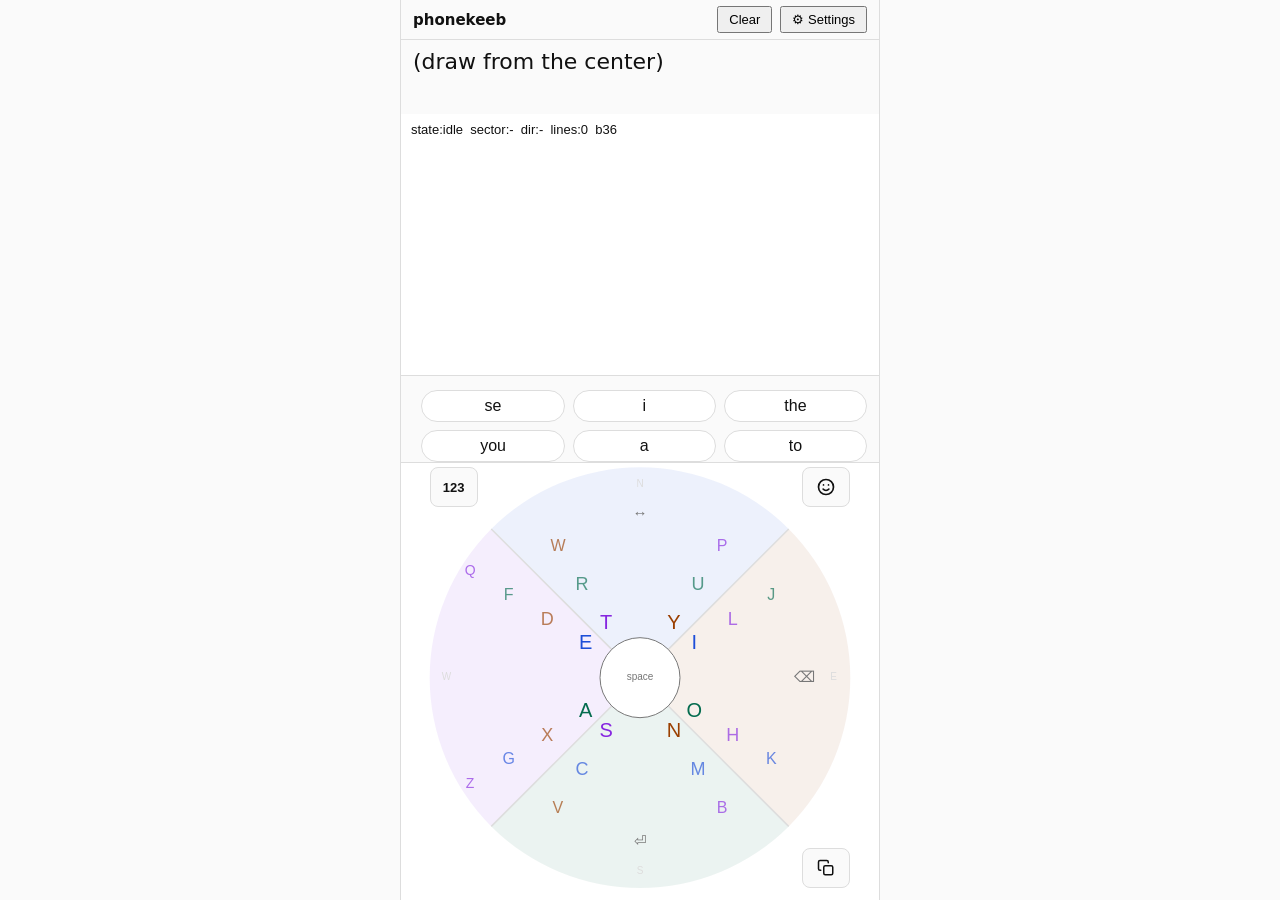
==== index.html @ de702c5c "The cards page keeps the full window width It is a reference sheet, not a phone screen to preview, a" ====
<!doctype html>
<html lang="en">
<head>
<meta charset="utf-8" />
<!-- viewport-fit=cover lets the page reach the screen edges in the
     installed (standalone) app; style.css pads the bottom safe area so
     the wheel clears the iOS home indicator. -->
<meta name="viewport" content="width=device-width, initial-scale=1, maximum-scale=1, user-scalable=no, viewport-fit=cover" />
<title>Gesture Keyboard Prototype</title>
<!-- Installable as a PWA (iOS: share menu, Add to Home Screen).
     sw.js caches one pinned build for offline use; freshness still
     comes from the ?v= pinning below (the worker fetches navigations
     network-first and never mixes two builds). -->
<link rel="manifest" href="manifest.webmanifest?v=36" />
<!-- JS keeps this meta in sync with the active theme's --bg. -->
<meta name="theme-color" content="#fafafa" />
<meta name="apple-mobile-web-app-capable" content="yes" />
<meta name="apple-mobile-web-app-status-bar-style" content="default" />
<meta name="apple-mobile-web-app-title" content="phonekeeb" />
<link rel="apple-touch-icon" href="icons/icon-180.png" />
<!-- Cache safety. GitHub Pages caches assets for 10 minutes and phones
     have no hard refresh, so one page load could mix modules from two
     different pushes; a mixed set draws letters in wrong places. The
     ?v= query and the import map below pin every asset to one build.
     Bump every ?v= in this file, in cards.html, and the BUILD constant
     in sw.js together on each push (grep "?v="). -->
<link rel="stylesheet" href="style.css?v=36" />
</head>
<body>
<header>
  <div class="topbar">
    <h1>phonekeeb</h1>
    <div class="topbar-actions">
      <button id="clearText" type="button">Clear</button>
      <button id="settingsToggle" type="button" aria-expanded="false" aria-controls="settings">&#9881; Settings</button>
    </div>
  </div>
  <!-- Collapsed by default and remembered: on a phone this block costs
       half the touch area, and typing happens far more often than
       configuring. -->
  <div id="settings" hidden>
  <!-- Collapsed by default (no `open` attribute) on purpose: the
       how-to matters in the first sessions only, while the controls
       below are what settings gets opened for. -->
  <details class="hint">
    <summary>How to type</summary>
    <p>Start in the center circle. Keep your finger on screen and sweep
    to one of the segments (up, left, down or right). Still keeping your
    finger down sweep across the lines to neighbouring sector and come
    back to center. The letter's distance from the center tells you how
    many lines to cross. Letters sit on the side where your sweep starts.
    A letter's color names the region your sweep returns from. Space: tap
    the center, or dip out and back without crossing a line. Double-tap
    the center for a period. One extra full loop makes a capital. Tap an
    area: right deletes, bottom is enter. Hold right and drag toward the
    center to delete more; drag back to restore. Hold top and drag
    sideways to move the caret. Drag from the bottom area: right types ?,
    up types ! (the center circle counts as up), left types a comma. The
    three buttons in the wheel's corners do the rest: bottom right
    copies the text, or only the selected part; top right opens the
    emoji picker; top left opens numbers and symbols. A panel stays
    open until you press its button again. Suggestions
    mix English and Czech, follow the sentence's language, and restore
    diacritics and apostrophes (tata &#8594; t&#225;ta, dont &#8594; don't). The keyboard
    learns your words and phrases on this device only; the settings can
    switch that off, forget everything learned, or open "Learned words"
    to read and edit what it picked up.</p>
  </details>
  <div class="controls">
    <label>Layout
      <!-- options are generated from the LAYOUTS registry in layouts.js -->
      <select id="layoutMode"></select>
    </label>
    <label>Theme
      <!-- options are generated from the THEMES registry in themes.js -->
      <select id="theme"></select>
    </label>
    <label>Dead zone
      <input type="range" id="deadZone" min="20" max="80" value="40" />
    </label>
    <label>Sector colors
      <input type="checkbox" id="sectorColors" checked />
    </label>
    <!-- The learned words live only in this browser (localStorage);
         nothing is sent anywhere. -->
    <label>Learn my typing
      <input type="checkbox" id="learnTyping" checked />
    </label>
    <!-- ~1.5 MB of prediction data, lazy-loaded; off saves mobile
         data and falls back to bigrams. -->
    <label>Trigram data
      <input type="checkbox" id="trigrams" checked />
    </label>
    <button id="forgetTyping" type="button">Forget learned words</button>
    <a href="dictionary.html">Learned words</a>
    <!-- Nukes every cache (service worker + HTTP) and reloads. The
         escape hatch for a phone stuck on an old bN. -->
    <button id="forceReload" type="button">Force update</button>
    <a href="game.html">Practice</a>
    <a href="cards.html">Letter cards</a>
  </div>
  </div>
</header>

<!-- Phone-keyboard order: typed text on top, suggestion row under it,
     canvas at the bottom of the screen where a phone keyboard sits. -->
<main>
  <div id="output" aria-live="polite"></div>
  <div id="suggestions"></div>
  <canvas id="stage"></canvas>
  <!-- The two panel toggles, in the wheel's free corner pockets: emoji
       top-right, numbers and symbols top-left. main.js places them (the
       offsets follow the arm length) and moves the pressed one down to
       its panel's bottom bar while that panel is open. Each panel is
       built lazily on its first open and inserted after its button. -->
  <button id="symbolToggle" class="pad-toggle" type="button" aria-label="Numbers and symbols" aria-expanded="false" title="Numbers and symbols">
    <span class="icon" aria-hidden="true">123</span>
    <svg class="back" width="20" height="20" viewBox="0 0 24 24" fill="none" stroke="currentColor" stroke-width="2" stroke-linecap="round" stroke-linejoin="round" aria-hidden="true">
      <circle cx="12" cy="12" r="9" />
      <circle cx="12" cy="12" r="2.5" />
      <path d="M13.8 10.2 18.4 5.6M10.2 10.2 5.6 5.6M10.2 13.8 5.6 18.4M13.8 13.8 18.4 18.4" />
    </svg>
  </button>
  <button id="emojiToggle" class="pad-toggle" type="button" aria-label="Emoji" aria-expanded="false" title="Emoji">
    <svg class="icon" width="20" height="20" viewBox="0 0 24 24" fill="none" stroke="currentColor" stroke-width="2" stroke-linecap="round" stroke-linejoin="round" aria-hidden="true">
      <circle cx="12" cy="12" r="9" />
      <path d="M8.5 14.5a4.5 4.5 0 0 0 7 0" />
      <path d="M9 9.5h.01M15 9.5h.01" />
    </svg>
    <!-- Shown instead of the smiley while the picker is open: the same
         button goes back to the wheel, as on the iPhone keyboard. -->
    <svg class="back" width="20" height="20" viewBox="0 0 24 24" fill="none" stroke="currentColor" stroke-width="2" stroke-linecap="round" stroke-linejoin="round" aria-hidden="true">
      <circle cx="12" cy="12" r="9" />
      <circle cx="12" cy="12" r="2.5" />
      <!-- The four sector boundaries of the wheel, drawn on the
           diagonals like the real ones. -->
      <path d="M13.8 10.2 18.4 5.6M10.2 10.2 5.6 5.6M10.2 13.8 5.6 18.4M13.8 13.8 18.4 18.4" />
    </svg>
  </button>
  <!-- Lives in the bottom-right corner pocket outside the wheel disk;
       position and feedback state are in style.css, wiring in main.js. -->
  <button id="copyText" type="button" aria-label="Copy to clipboard" title="Copy">
    <svg class="icon" width="18" height="18" viewBox="0 0 24 24" fill="none" stroke="currentColor" stroke-width="2" stroke-linecap="round" stroke-linejoin="round" aria-hidden="true">
      <rect x="9" y="9" width="12" height="12" rx="2" />
      <path d="M5 15H4a2 2 0 0 1-2-2V4a2 2 0 0 1 2-2h9a2 2 0 0 1 2 2v1" />
    </svg>
    <span class="check" aria-hidden="true">&#10003;</span>
  </button>
</main>

<script type="importmap">
{
  "imports": {
    "./gesture-decoder.js": "./gesture-decoder.js?v=36",
    "./layout.js": "./layout.js?v=36",
    "./layouts.js": "./layouts.js?v=36",
    "./themes.js": "./themes.js?v=36",
    "./prediction.js": "./prediction.js?v=36",
    "./words-en.js": "./words-en.js?v=36",
    "./words-cs.js": "./words-cs.js?v=36",
    "./bigrams-en.js": "./bigrams-en.js?v=36",
    "./bigrams-cs.js": "./bigrams-cs.js?v=36",
    "./trigrams-en.js": "./trigrams-en.js?v=36",
    "./trigrams-cs.js": "./trigrams-cs.js?v=36",
    "./words-ext-en.js": "./words-ext-en.js?v=36",
    "./words-ext-cs.js": "./words-ext-cs.js?v=36",
    "./emoji-picker.js": "./emoji-picker.js?v=36",
    "./emoji-data.js": "./emoji-data.js?v=36",
    "./symbols-pad.js": "./symbols-pad.js?v=36"
  }
}
</script>
<script type="module" src="main.js?v=36"></script>
</body>
</html>
---- style.css ----
* {
  box-sizing: border-box;
}

:root {
  color-scheme: light dark;
  /* The auto theme. Keep both blocks in sync with the light and dark
     entries in themes.js. Explicit themes override these with inline
     variables set by main.js, which beat the media query below. */
  --bg: #fafafa;
  --panel: #ffffff;
  --fg: #111111;
  --muted: #777777;
  --line: #dddddd;
  --trail: #2563eb;
  --trail-center: #16a34a;
}

@media (prefers-color-scheme: dark) {
  :root {
    --bg: #141414;
    --panel: #1c1c1c;
    --fg: #eeeeee;
    --muted: #999999;
    --line: #3a3a3a;
    --trail: #60a5fa;
    --trail-center: #4ade80;
  }
}

/* The `hidden` attribute is a UA rule of `display: none`, and every
   `display` rule in this file is more specific than it. Elements that
   JS hides that way need this, or they stay on screen: #suggestions,
   #copyText, .pad-panel and .pad-row all set a display. */
[hidden] {
  display: none !important;
}

:root {
  /* Height of the typed-text box. The canvas starts right below it, so
     the emoji button and the emoji picker measure their top edge from
     this number too. Not a theme variable: it survives the inline
     theme variables main.js writes on the same element. */
  --output-h: 74px;
}

body {
  margin: 0;
  font-family: system-ui, sans-serif;
  display: flex;
  flex-direction: column;
  /* dvh tracks the real visible height on mobile Safari; vh is the
     fallback for older browsers and can overflow behind the toolbar */
  height: 100vh;
  height: 100dvh;
  /* Installed (standalone) app with viewport-fit=cover: keep the
     canvas, and so the wheel, above the iOS home indicator. Zero in a
     normal browser tab. */
  padding-bottom: env(safe-area-inset-bottom, 0px);
  /* No pull-to-refresh or rubber-banding mid-gesture in standalone. */
  overscroll-behavior: none;
  background: var(--bg);
  color: var(--fg);
}

/* A desktop window keeps a phone-width column in the middle instead of
   stretching. Every page here is drawn for a phone, and a PC window is
   only used to look at what the phone gets; at full width the wheel, the
   suggestion chips and the corner buttons drift far apart. The body
   background propagates to the whole viewport, so the two lines are what
   makes the column readable as a column.
   game.html and dictionary.html repeat this block in their own <style>;
   keep the 480 in sync. cards.html deliberately has no copy: its card
   grid is a reference sheet that should fill a wide window. Below the
   query the rule does nothing, so a portrait phone is untouched. */
@media (min-width: 520px) {
  body {
    max-width: 480px;
    margin: 0 auto;
    border-left: 1px solid var(--line);
    border-right: 1px solid var(--line);
  }
}

header {
  padding: 6px 12px;
  border-bottom: 1px solid var(--line);
}

.topbar {
  display: flex;
  align-items: center;
  justify-content: space-between;
  gap: 8px;
}

.topbar-actions {
  display: flex;
  gap: 8px;
}

.topbar button {
  font-size: 13px;
  padding: 4px 10px;
}

h1 {
  font-size: 15px;
  margin: 0;
}

#settings {
  padding-top: 6px;
}

.hint {
  font-size: 12px;
  color: var(--muted);
  margin: 0 0 8px;
}

.hint summary {
  cursor: pointer;
}

.hint p {
  margin: 6px 0 0;
}

.controls {
  display: flex;
  flex-wrap: wrap;
  gap: 10px;
  align-items: center;
  font-size: 13px;
}

.controls a {
  color: var(--fg);
}

main {
  flex: 1;
  display: flex;
  flex-direction: column;
  min-height: 0;
  /* Anchor for the absolutely positioned #suggestions overlay. */
  position: relative;
}

#stage {
  flex: 1;
  width: 100%;
  min-height: 0;
  touch-action: none;
  background: var(--panel);
}

#output {
  padding: 8px 12px;
  font-size: 22px;
  line-height: 1.3;
  /* Fixed height: the canvas must not resize mid-gesture, which would
     move the decoder's center under the finger. Two text lines; longer
     text scrolls and main.js keeps the newest line in view. The height
     is a variable because the emoji button and the emoji picker are
     positioned from the canvas top edge, which is this box's bottom
     edge; three copies of 74 would drift apart. */
  height: var(--output-h);
  overflow-y: auto;
  background: var(--bg);
  word-break: break-word;
  /* enter taps insert real newlines; keep them visible */
  white-space: pre-wrap;
}

/* The caret is our own element, not a browser caret: #output is a div,
   and the N-sector hold-glide moves this position. An empty inline-block
   contributes no textContent, so tests keep reading the plain text. */
#output .caret {
  display: inline-block;
  width: 2px;
  height: 1.1em;
  vertical-align: text-bottom;
  background: var(--trail);
  animation: caret-blink 1.1s steps(1) infinite;
}

@keyframes caret-blink {
  50% { opacity: 0; }
}

#suggestions {
  /* An overlay on the canvas, not a flex row: the wheel pins to the
     canvas bottom, and on a tall phone a row in the flex flow sits a
     whole blank band above it, out of thumb reach. resize() in main.js
     parks the strip just above the wheel rim (user request 2026-08-26).
     Out of the flow, the strip also cannot resize the canvas. */
  position: absolute;
  left: 0;
  right: 0;
  z-index: 2;
  /* Presses on the strip's empty parts fall through to the canvas, so
     the overlay does not narrow the gesture area; only chips catch
     taps (pointer-events: auto below). */
  pointer-events: none;
  /* Two rows, no scrolling, no hidden chips (user request 2026-08-26).
     Rank 1 sits bottom-right in thumb reach next to the wheel:
     row-reverse starts each line at the right edge, wrap-reverse puts
     the first line at the bottom, so chips appended in rank order fill
     bottom-right first and likelihood falls toward the top-left.
     88 = two 40px lines + the 8px line gap; resize() in main.js clamps
     with the same number, keep in sync. */
  height: 88px;
  display: flex;
  flex-direction: row-reverse;
  flex-wrap: wrap-reverse;
  align-content: flex-start;
  gap: 8px;
  align-items: center;
  padding: 0 12px;
  border-top: 1px solid var(--line);
  border-bottom: 1px solid var(--line);
  background: var(--bg);
}

#suggestions button {
  font-size: 16px;
  padding: 6px 14px;
  border: 1px solid var(--line);
  border-radius: 16px;
  background: var(--panel);
  color: var(--fg);
  white-space: nowrap;
  /* Fixed thirds, not size-to-content: every chip is a third of the
     strip wide, so six chips always land as two rows of three and
     rank 4 opens the upper row. Size-to-content packed five short
     chips into the bottom row (screenshot-verified 2026-08-27). Long
     words ellipsize inside their third; nothing scrolls or hides. */
  flex: 0 0 calc(33.3% - 8px);
  max-width: calc(33.3% - 8px);
  overflow: hidden;
  text-overflow: ellipsis;
  text-align: center;
  /* The container is pointer-events: none (see #suggestions). */
  pointer-events: auto;
}

/* Copy button, in the corner pocket the wheel leaves free: the wheel
   disk is tangent to the canvas's right and bottom edges, so the
   diagonal corner stays empty. Absolute inside <main>, not fixed to the
   viewport: in the desktop column above, a fixed button would stay at
   the window edge, far away from the page it belongs to. No safe-area
   inset needed either, because <main> already ends above the home
   indicator: the body carries that padding.
   main.js re-points `right` at the wheel's bounding box (12 px on a
   phone, where the wheel hugs the canvas edge). */
#copyText {
  position: absolute;
  right: 12px;
  bottom: 12px;
  z-index: 3;
  width: 48px;
  height: 40px;
  display: flex;
  align-items: center;
  justify-content: center;
  border: 1px solid var(--line);
  border-radius: 8px;
  /* --bg, not --panel: the button floats over the canvas, which is
     already --panel; same fill would leave only the border visible. */
  background: var(--bg);
  color: var(--fg);
}

/* Copied feedback: the icon swaps to a check in the trail accent for
   0.9 s (timer in main.js). */
#copyText .check {
  display: none;
  font-size: 18px;
}

#copyText.copied {
  border-color: var(--trail);
  color: var(--trail);
}

#copyText.copied .icon {
  display: none;
}

#copyText.copied .check {
  display: block;
}

/* The two panel toggles: the emoji button and the number-and-symbol
   button. Each is a copy-button twin parked in one of the wheel's free
   corner pockets, top-right and top-left of the disk's bounding box, so
   its top edge meets that box the way the copy button's bottom edge
   meets the bottom. Position comes from main.js (placeCornerButtons):
   it depends on the arm length, and an open panel moves its button down
   to the panel's bottom bar. */
.pad-toggle {
  position: absolute;
  z-index: 4; /* above the panel: the same button closes it */
  width: 48px;
  height: 40px;
  display: flex;
  align-items: center;
  justify-content: center;
  border: 1px solid var(--line);
  border-radius: 8px;
  /* --bg over the --panel canvas, same reason as the copy button. */
  background: var(--bg);
  color: var(--fg);
  font-size: 13px;
  font-weight: 600;
}

/* The phone value of the right inset, and what both right-hand buttons
   show until the first resize() runs. main.js then owns this side:
   parked, the button follows the wheel's bounding box, which is only the
   canvas edge when the wheel is anchored there. */
#emojiToggle {
  right: 12px;
}

.pad-toggle .back {
  display: none;
}

/* Open: the icon becomes the wheel it takes you back to. */
.pad-toggle[aria-expanded='true'] {
  border-color: var(--trail);
  color: var(--trail);
}

.pad-toggle[aria-expanded='true'] .icon {
  display: none;
}

.pad-toggle[aria-expanded='true'] .back {
  display: block;
}

/* A panel covers the canvas instead of replacing it. Hiding the canvas
   would resize it to zero and drag the decoder's center through a
   resize cycle; an overlay leaves the wheel untouched underneath and
   swallows every pointer event on its own.
   It starts at the canvas top edge, so the canvas (which still draws
   its HUD line) is hidden completely. Only one panel is ever open. */
.pad-panel {
  position: absolute;
  left: 0;
  right: 0;
  bottom: 0;
  top: var(--output-h);
  z-index: 3;
  display: flex;
  flex-direction: column;
  background: var(--panel);
}

.pad-scroll {
  flex: 1;
  min-height: 0;
  overflow-y: auto;
  /* Containing block for the sticky headings, and the box the section
     offsets in emoji-picker.js are measured against. */
  position: relative;
  /* Momentum scrolling inside the panel. The body sets
     overscroll-behavior: none for gestures; this box wants normal
     touch scrolling instead. */
  touch-action: pan-y;
  /* No top padding: a sticky heading pins to the padding edge, so any
     padding here becomes a band that scrolling cells show through
     above the heading. The headings carry their own top space. */
  padding: 0 8px 4px;
}

/* One continuous scroll, so the section name has to travel with its
   cells. Sticky keeps it at the top edge for as long as its section
   lasts, which is also what tells you where the scroll has got to. */
.pad-heading {
  position: sticky;
  top: 0;
  z-index: 1;
  margin: 0;
  padding: 6px 4px 4px;
  font-size: 11px;
  font-weight: 600;
  letter-spacing: 0.06em;
  text-transform: uppercase;
  color: var(--muted);
  background: var(--panel);
}

.pad-row {
  display: grid;
  /* auto-fill, not fixed columns: the same cell size gives 8 columns on
     a phone and more on a desktop window, with no breakpoint. */
  grid-template-columns: repeat(auto-fill, minmax(44px, 1fr));
  gap: 2px;
}

.pad-cell {
  height: 44px; /* full touch target; the glyph alone is not one */
  font-size: 28px;
  line-height: 1;
  border: 0;
  border-radius: 8px;
  background: none;
  color: var(--fg);
  padding: 0;
  cursor: pointer;
}

/* The symbol rows are keys, so they need room to breathe that the
   emoji grid's 2 px does not give. The narrower minimum buys back the
   column that the gaps cost: 8 keys per row on a phone, which is what
   the section sizes are written for, instead of 7 with a ragged tail. */
#symbolPad .pad-row {
  grid-template-columns: repeat(auto-fill, minmax(38px, 1fr));
  gap: 6px;
  padding-bottom: 2px;
}

.pad-cell:active {
  background: var(--line);
}

.emoji-empty {
  /* Spans the whole grid: it is the empty state of the recent section,
     not a cell in it. */
  grid-column: 1 / -1;
  margin: 12px 4px;
  font-size: 13px;
  color: var(--muted);
}

/* The numeric keypad, above the bar. Bordered keys, unlike the
   borderless symbol cells: it is a keypad, and it should look like one.
   Centered by default; a touch screen pushes it under the right thumb,
   the same reason the wheel hugs the right edge there. */
.pad-keys {
  display: grid;
  grid-template-columns: repeat(3, 1fr);
  gap: 6px;
  width: 100%;
  max-width: 320px;
  margin: 0 auto;
  padding: 6px 8px;
}

@media (pointer: coarse) {
  .pad-keys {
    margin-right: 0;
  }
}

/* Each panel's bottom bar: the emoji picker's category tabs, the symbol
   pad's edit keys. The thumb reaches the bottom edge most easily. */
.pad-bar {
  display: flex;
  gap: 4px;
  border-top: 1px solid var(--line);
  /* No safe-area inset here: the panel lives inside <main>, and the
     body's padding-bottom already holds the whole page above the home
     indicator. The copy button needs its own inset only because it is
     position: fixed and escapes that padding.
     The right padding is the toggle button's slot: while the panel is
     open the button parks at the end of this bar, and anything under it
     would be unreachable. */
  padding: 2px 60px 2px 4px;
  background: var(--bg);
}

.pad-key {
  height: 44px;
  font-size: 20px;
  line-height: 1;
  border: 1px solid var(--line);
  border-radius: 8px;
  background: var(--bg);
  color: var(--fg);
  padding: 0;
  cursor: pointer;
}

.pad-bar .pad-key {
  flex: 1;
  height: 40px;
}

.pad-key:active {
  background: var(--line);
}

.emoji-tab {
  flex: 1;
  height: 40px;
  font-size: 19px;
  line-height: 1;
  border: 0;
  border-radius: 8px;
  background: none;
  padding: 0;
  /* The icons are emoji, so a dimmed inactive tab needs opacity; color
     does not reach a color-font glyph. */
  opacity: 0.45;
  cursor: pointer;
}

.emoji-tab.active {
  opacity: 1;
  background: var(--panel);
}
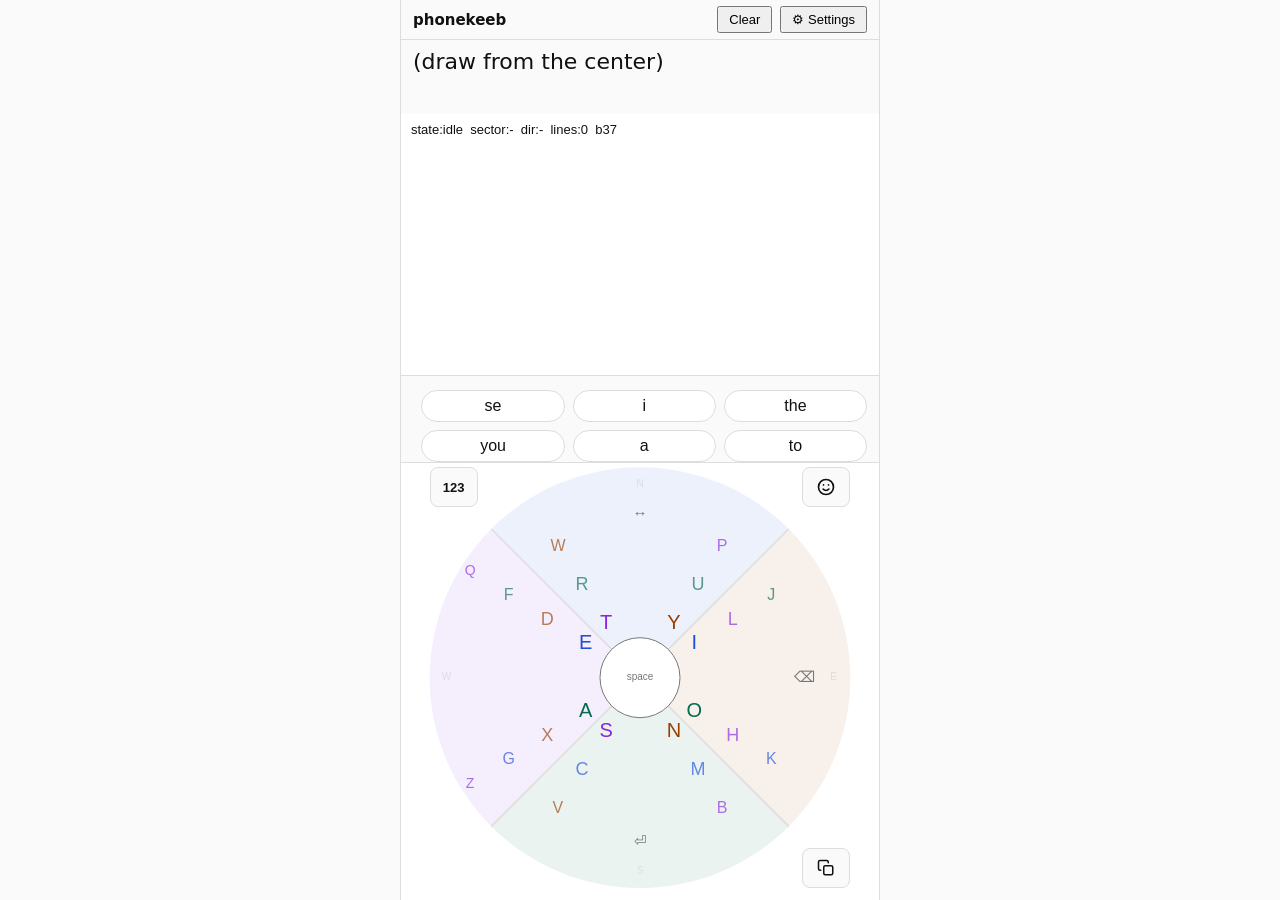
==== commit 0f2b0db4: "Each n-gram context carries its own backoff weight Roadmap direction 1, built to completion-scorer-p" ====
--- a/index.html
+++ b/index.html
@@ -11,7 +11,7 @@
      sw.js caches one pinned build for offline use; freshness still
      comes from the ?v= pinning below (the worker fetches navigations
      network-first and never mixes two builds). -->
-<link rel="manifest" href="manifest.webmanifest?v=36" />
+<link rel="manifest" href="manifest.webmanifest?v=37" />
 <!-- JS keeps this meta in sync with the active theme's --bg. -->
 <meta name="theme-color" content="#fafafa" />
 <meta name="apple-mobile-web-app-capable" content="yes" />
@@ -24,7 +24,7 @@
      ?v= query and the import map below pin every asset to one build.
      Bump every ?v= in this file, in cards.html, and the BUILD constant
      in sw.js together on each push (grep "?v="). -->
-<link rel="stylesheet" href="style.css?v=36" />
+<link rel="stylesheet" href="style.css?v=37" />
 </head>
 <body>
 <header>
@@ -86,7 +86,7 @@
     <label>Learn my typing
       <input type="checkbox" id="learnTyping" checked />
     </label>
-    <!-- ~1.5 MB of prediction data, lazy-loaded; off saves mobile
+    <!-- ~2.4 MB of prediction data, lazy-loaded; off saves mobile
          data and falls back to bigrams. -->
     <label>Trigram data
       <input type="checkbox" id="trigrams" checked />
@@ -151,25 +151,25 @@
 <script type="importmap">
 {
   "imports": {
-    "./gesture-decoder.js": "./gesture-decoder.js?v=36",
-    "./layout.js": "./layout.js?v=36",
-    "./layouts.js": "./layouts.js?v=36",
-    "./themes.js": "./themes.js?v=36",
-    "./prediction.js": "./prediction.js?v=36",
-    "./words-en.js": "./words-en.js?v=36",
-    "./words-cs.js": "./words-cs.js?v=36",
-    "./bigrams-en.js": "./bigrams-en.js?v=36",
-    "./bigrams-cs.js": "./bigrams-cs.js?v=36",
-    "./trigrams-en.js": "./trigrams-en.js?v=36",
-    "./trigrams-cs.js": "./trigrams-cs.js?v=36",
-    "./words-ext-en.js": "./words-ext-en.js?v=36",
-    "./words-ext-cs.js": "./words-ext-cs.js?v=36",
-    "./emoji-picker.js": "./emoji-picker.js?v=36",
-    "./emoji-data.js": "./emoji-data.js?v=36",
-    "./symbols-pad.js": "./symbols-pad.js?v=36"
+    "./gesture-decoder.js": "./gesture-decoder.js?v=37",
+    "./layout.js": "./layout.js?v=37",
+    "./layouts.js": "./layouts.js?v=37",
+    "./themes.js": "./themes.js?v=37",
+    "./prediction.js": "./prediction.js?v=37",
+    "./words-en.js": "./words-en.js?v=37",
+    "./words-cs.js": "./words-cs.js?v=37",
+    "./bigrams-en.js": "./bigrams-en.js?v=37",
+    "./bigrams-cs.js": "./bigrams-cs.js?v=37",
+    "./trigrams-en.js": "./trigrams-en.js?v=37",
+    "./trigrams-cs.js": "./trigrams-cs.js?v=37",
+    "./words-ext-en.js": "./words-ext-en.js?v=37",
+    "./words-ext-cs.js": "./words-ext-cs.js?v=37",
+    "./emoji-picker.js": "./emoji-picker.js?v=37",
+    "./emoji-data.js": "./emoji-data.js?v=37",
+    "./symbols-pad.js": "./symbols-pad.js?v=37"
   }
 }
 </script>
-<script type="module" src="main.js?v=36"></script>
+<script type="module" src="main.js?v=37"></script>
 </body>
 </html>
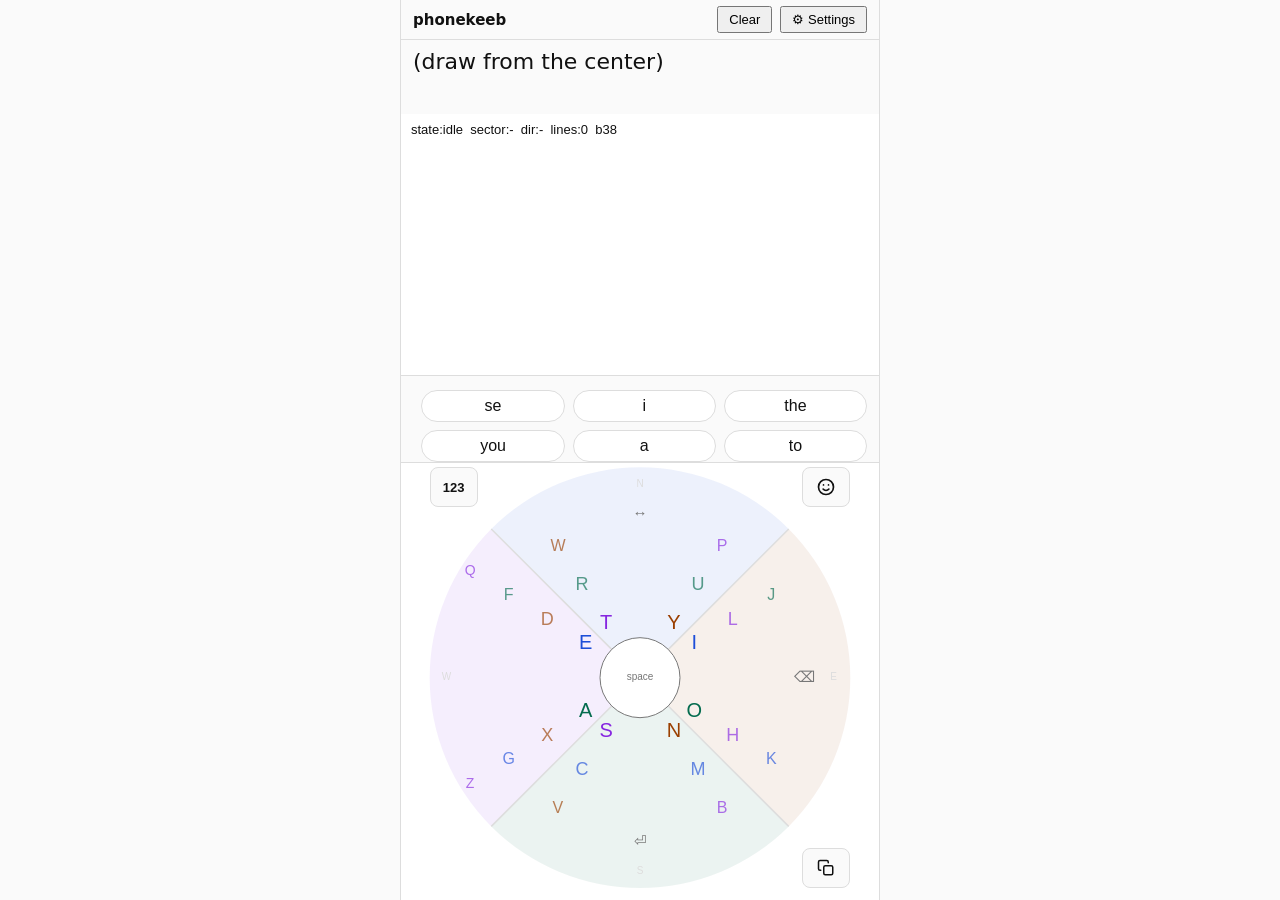
==== commit c8ae6ac7: "The blend picks the words, the corpus ranks them The word lists came from one corpus, so they ranked" ====
--- a/index.html
+++ b/index.html
@@ -11,7 +11,7 @@
      sw.js caches one pinned build for offline use; freshness still
      comes from the ?v= pinning below (the worker fetches navigations
      network-first and never mixes two builds). -->
-<link rel="manifest" href="manifest.webmanifest?v=37" />
+<link rel="manifest" href="manifest.webmanifest?v=38" />
 <!-- JS keeps this meta in sync with the active theme's --bg. -->
 <meta name="theme-color" content="#fafafa" />
 <meta name="apple-mobile-web-app-capable" content="yes" />
@@ -24,7 +24,7 @@
      ?v= query and the import map below pin every asset to one build.
      Bump every ?v= in this file, in cards.html, and the BUILD constant
      in sw.js together on each push (grep "?v="). -->
-<link rel="stylesheet" href="style.css?v=37" />
+<link rel="stylesheet" href="style.css?v=38" />
 </head>
 <body>
 <header>
@@ -86,8 +86,8 @@
     <label>Learn my typing
       <input type="checkbox" id="learnTyping" checked />
     </label>
-    <!-- ~2.4 MB of prediction data, lazy-loaded; off saves mobile
-         data and falls back to bigrams. -->
+    <!-- ~8.7 MB of prediction data, 3.2 MB over the wire, lazy-loaded;
+         off saves mobile data and falls back to bigrams. -->
     <label>Trigram data
       <input type="checkbox" id="trigrams" checked />
     </label>
@@ -98,6 +98,9 @@
     <button id="forceReload" type="button">Force update</button>
     <a href="game.html">Practice</a>
     <a href="cards.html">Letter cards</a>
+    <!-- Measures strip latency on this phone. Lives in the menu because
+         it is a tool, not a feature: it loads every table at once. -->
+    <a href="bench.html">Prediction bench</a>
   </div>
   </div>
 </header>
@@ -151,25 +154,25 @@
 <script type="importmap">
 {
   "imports": {
-    "./gesture-decoder.js": "./gesture-decoder.js?v=37",
-    "./layout.js": "./layout.js?v=37",
-    "./layouts.js": "./layouts.js?v=37",
-    "./themes.js": "./themes.js?v=37",
-    "./prediction.js": "./prediction.js?v=37",
-    "./words-en.js": "./words-en.js?v=37",
-    "./words-cs.js": "./words-cs.js?v=37",
-    "./bigrams-en.js": "./bigrams-en.js?v=37",
-    "./bigrams-cs.js": "./bigrams-cs.js?v=37",
-    "./trigrams-en.js": "./trigrams-en.js?v=37",
-    "./trigrams-cs.js": "./trigrams-cs.js?v=37",
-    "./words-ext-en.js": "./words-ext-en.js?v=37",
-    "./words-ext-cs.js": "./words-ext-cs.js?v=37",
-    "./emoji-picker.js": "./emoji-picker.js?v=37",
-    "./emoji-data.js": "./emoji-data.js?v=37",
-    "./symbols-pad.js": "./symbols-pad.js?v=37"
+    "./gesture-decoder.js": "./gesture-decoder.js?v=38",
+    "./layout.js": "./layout.js?v=38",
+    "./layouts.js": "./layouts.js?v=38",
+    "./themes.js": "./themes.js?v=38",
+    "./prediction.js": "./prediction.js?v=38",
+    "./words-en.js": "./words-en.js?v=38",
+    "./words-cs.js": "./words-cs.js?v=38",
+    "./bigrams-en.js": "./bigrams-en.js?v=38",
+    "./bigrams-cs.js": "./bigrams-cs.js?v=38",
+    "./trigrams-en.js": "./trigrams-en.js?v=38",
+    "./trigrams-cs.js": "./trigrams-cs.js?v=38",
+    "./words-ext-en.js": "./words-ext-en.js?v=38",
+    "./words-ext-cs.js": "./words-ext-cs.js?v=38",
+    "./emoji-picker.js": "./emoji-picker.js?v=38",
+    "./emoji-data.js": "./emoji-data.js?v=38",
+    "./symbols-pad.js": "./symbols-pad.js?v=38"
   }
 }
 </script>
-<script type="module" src="main.js?v=37"></script>
+<script type="module" src="main.js?v=38"></script>
 </body>
 </html>
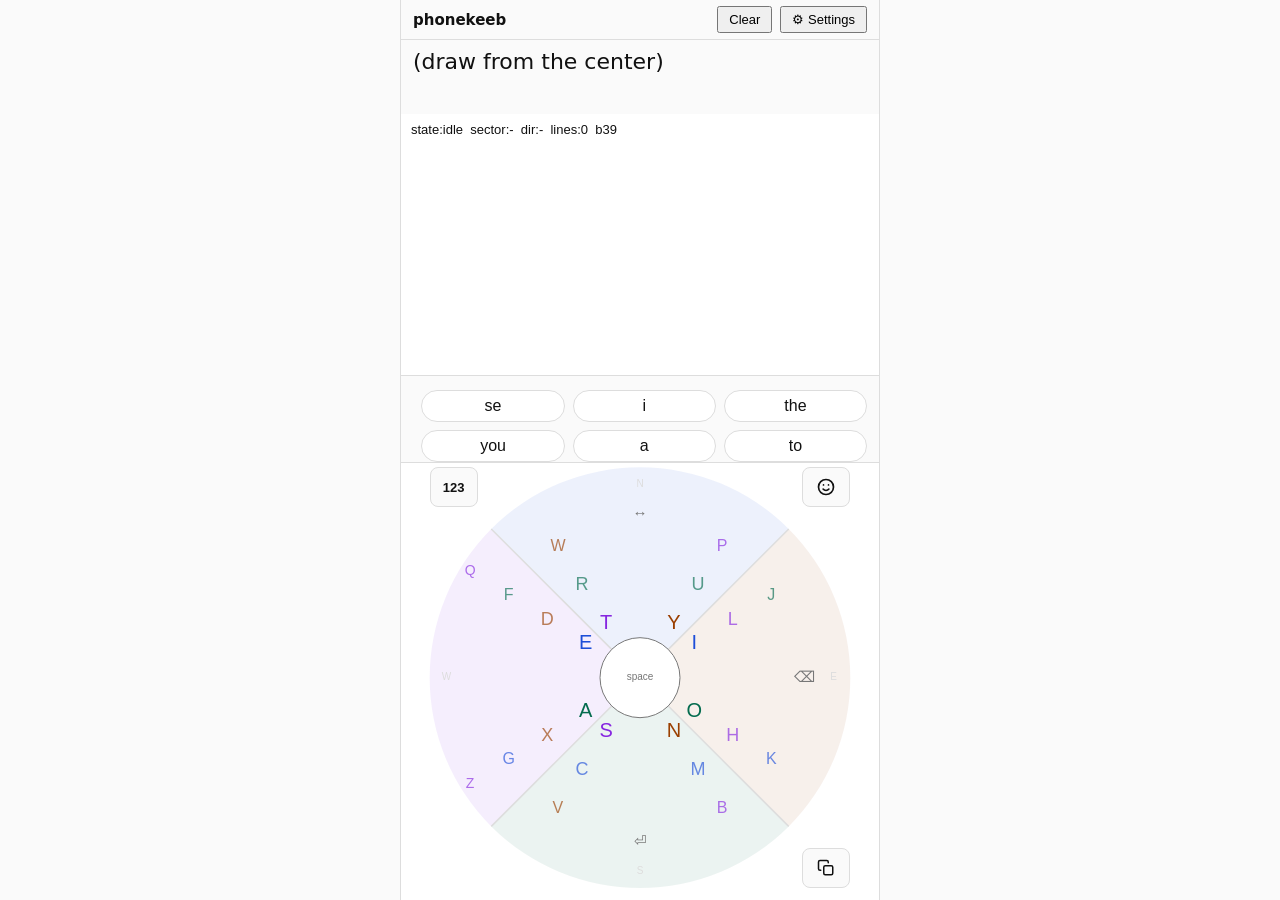
==== commit c00d35f2: "The phone clock cannot see a strip, so time ten of them The first phone run came back "mean 0.44, p9" ====
--- a/index.html
+++ b/index.html
@@ -11,7 +11,7 @@
      sw.js caches one pinned build for offline use; freshness still
      comes from the ?v= pinning below (the worker fetches navigations
      network-first and never mixes two builds). -->
-<link rel="manifest" href="manifest.webmanifest?v=38" />
+<link rel="manifest" href="manifest.webmanifest?v=39" />
 <!-- JS keeps this meta in sync with the active theme's --bg. -->
 <meta name="theme-color" content="#fafafa" />
 <meta name="apple-mobile-web-app-capable" content="yes" />
@@ -24,7 +24,7 @@
      ?v= query and the import map below pin every asset to one build.
      Bump every ?v= in this file, in cards.html, and the BUILD constant
      in sw.js together on each push (grep "?v="). -->
-<link rel="stylesheet" href="style.css?v=38" />
+<link rel="stylesheet" href="style.css?v=39" />
 </head>
 <body>
 <header>
@@ -154,25 +154,25 @@
 <script type="importmap">
 {
   "imports": {
-    "./gesture-decoder.js": "./gesture-decoder.js?v=38",
-    "./layout.js": "./layout.js?v=38",
-    "./layouts.js": "./layouts.js?v=38",
-    "./themes.js": "./themes.js?v=38",
-    "./prediction.js": "./prediction.js?v=38",
-    "./words-en.js": "./words-en.js?v=38",
-    "./words-cs.js": "./words-cs.js?v=38",
-    "./bigrams-en.js": "./bigrams-en.js?v=38",
-    "./bigrams-cs.js": "./bigrams-cs.js?v=38",
-    "./trigrams-en.js": "./trigrams-en.js?v=38",
-    "./trigrams-cs.js": "./trigrams-cs.js?v=38",
-    "./words-ext-en.js": "./words-ext-en.js?v=38",
-    "./words-ext-cs.js": "./words-ext-cs.js?v=38",
-    "./emoji-picker.js": "./emoji-picker.js?v=38",
-    "./emoji-data.js": "./emoji-data.js?v=38",
-    "./symbols-pad.js": "./symbols-pad.js?v=38"
+    "./gesture-decoder.js": "./gesture-decoder.js?v=39",
+    "./layout.js": "./layout.js?v=39",
+    "./layouts.js": "./layouts.js?v=39",
+    "./themes.js": "./themes.js?v=39",
+    "./prediction.js": "./prediction.js?v=39",
+    "./words-en.js": "./words-en.js?v=39",
+    "./words-cs.js": "./words-cs.js?v=39",
+    "./bigrams-en.js": "./bigrams-en.js?v=39",
+    "./bigrams-cs.js": "./bigrams-cs.js?v=39",
+    "./trigrams-en.js": "./trigrams-en.js?v=39",
+    "./trigrams-cs.js": "./trigrams-cs.js?v=39",
+    "./words-ext-en.js": "./words-ext-en.js?v=39",
+    "./words-ext-cs.js": "./words-ext-cs.js?v=39",
+    "./emoji-picker.js": "./emoji-picker.js?v=39",
+    "./emoji-data.js": "./emoji-data.js?v=39",
+    "./symbols-pad.js": "./symbols-pad.js?v=39"
   }
 }
 </script>
-<script type="module" src="main.js?v=38"></script>
+<script type="module" src="main.js?v=39"></script>
 </body>
 </html>
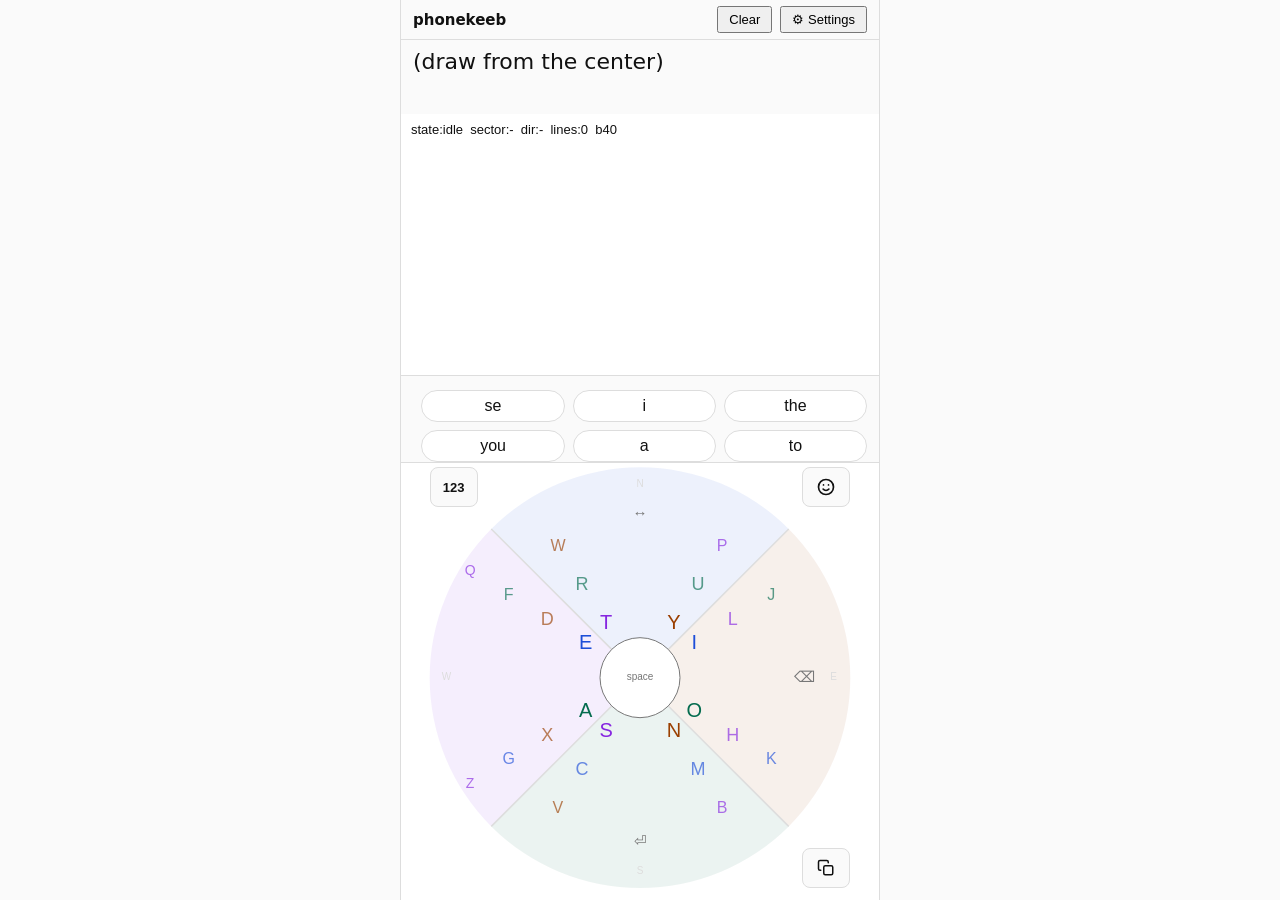
==== commit 512d39b9: "A stopped run is a result: make the bench say where it stopped Two phone runs came back holding the " ====
--- a/index.html
+++ b/index.html
@@ -11,7 +11,7 @@
      sw.js caches one pinned build for offline use; freshness still
      comes from the ?v= pinning below (the worker fetches navigations
      network-first and never mixes two builds). -->
-<link rel="manifest" href="manifest.webmanifest?v=39" />
+<link rel="manifest" href="manifest.webmanifest?v=40" />
 <!-- JS keeps this meta in sync with the active theme's --bg. -->
 <meta name="theme-color" content="#fafafa" />
 <meta name="apple-mobile-web-app-capable" content="yes" />
@@ -24,7 +24,7 @@
      ?v= query and the import map below pin every asset to one build.
      Bump every ?v= in this file, in cards.html, and the BUILD constant
      in sw.js together on each push (grep "?v="). -->
-<link rel="stylesheet" href="style.css?v=39" />
+<link rel="stylesheet" href="style.css?v=40" />
 </head>
 <body>
 <header>
@@ -154,25 +154,25 @@
 <script type="importmap">
 {
   "imports": {
-    "./gesture-decoder.js": "./gesture-decoder.js?v=39",
-    "./layout.js": "./layout.js?v=39",
-    "./layouts.js": "./layouts.js?v=39",
-    "./themes.js": "./themes.js?v=39",
-    "./prediction.js": "./prediction.js?v=39",
-    "./words-en.js": "./words-en.js?v=39",
-    "./words-cs.js": "./words-cs.js?v=39",
-    "./bigrams-en.js": "./bigrams-en.js?v=39",
-    "./bigrams-cs.js": "./bigrams-cs.js?v=39",
-    "./trigrams-en.js": "./trigrams-en.js?v=39",
-    "./trigrams-cs.js": "./trigrams-cs.js?v=39",
-    "./words-ext-en.js": "./words-ext-en.js?v=39",
-    "./words-ext-cs.js": "./words-ext-cs.js?v=39",
-    "./emoji-picker.js": "./emoji-picker.js?v=39",
-    "./emoji-data.js": "./emoji-data.js?v=39",
-    "./symbols-pad.js": "./symbols-pad.js?v=39"
+    "./gesture-decoder.js": "./gesture-decoder.js?v=40",
+    "./layout.js": "./layout.js?v=40",
+    "./layouts.js": "./layouts.js?v=40",
+    "./themes.js": "./themes.js?v=40",
+    "./prediction.js": "./prediction.js?v=40",
+    "./words-en.js": "./words-en.js?v=40",
+    "./words-cs.js": "./words-cs.js?v=40",
+    "./bigrams-en.js": "./bigrams-en.js?v=40",
+    "./bigrams-cs.js": "./bigrams-cs.js?v=40",
+    "./trigrams-en.js": "./trigrams-en.js?v=40",
+    "./trigrams-cs.js": "./trigrams-cs.js?v=40",
+    "./words-ext-en.js": "./words-ext-en.js?v=40",
+    "./words-ext-cs.js": "./words-ext-cs.js?v=40",
+    "./emoji-picker.js": "./emoji-picker.js?v=40",
+    "./emoji-data.js": "./emoji-data.js?v=40",
+    "./symbols-pad.js": "./symbols-pad.js?v=40"
   }
 }
 </script>
-<script type="module" src="main.js?v=39"></script>
+<script type="module" src="main.js?v=40"></script>
 </body>
 </html>
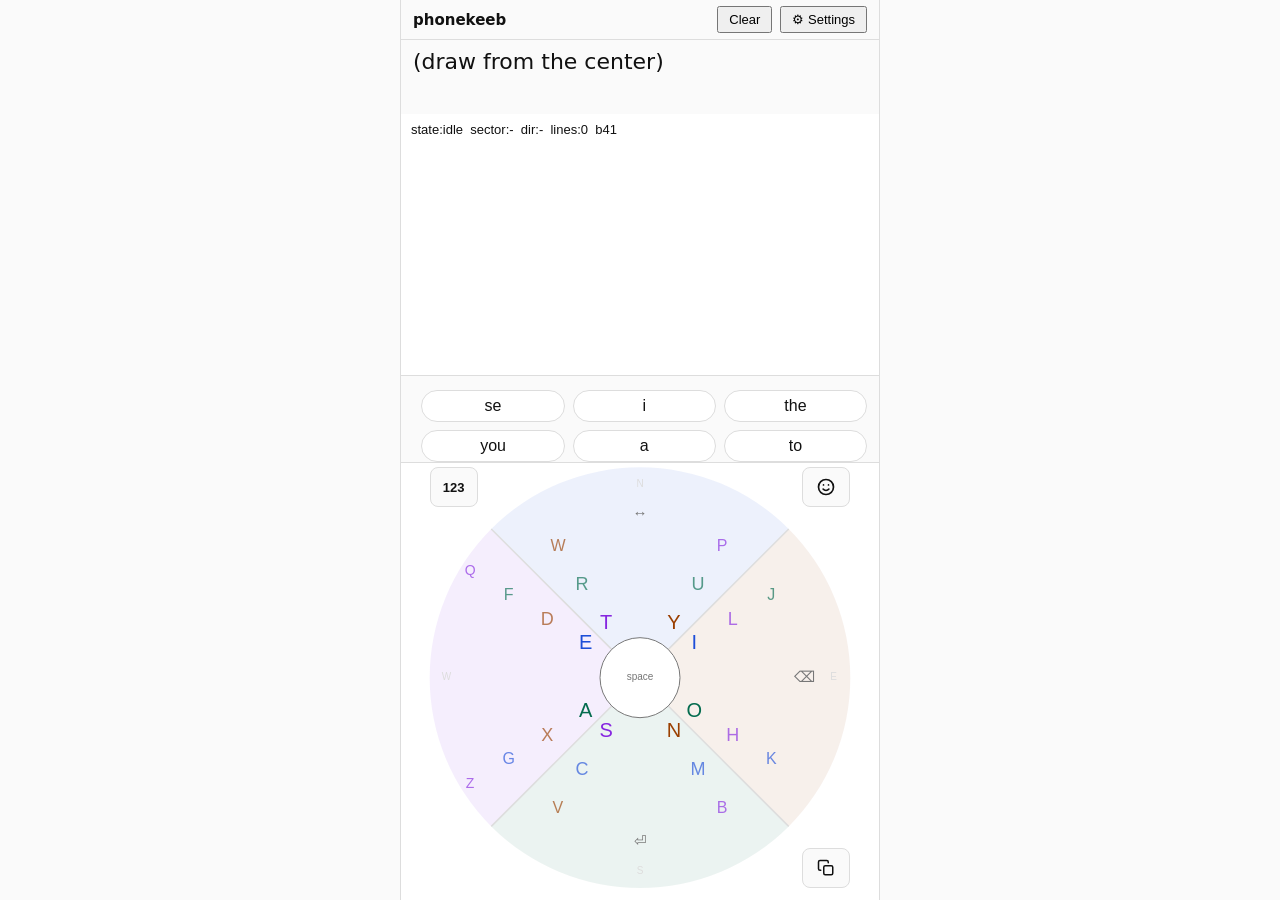
==== commit 25bf7b36: "Safari cannot parse a 147000-entry array literal The phone reported it exactly: "FAILED while fetchi" ====
--- a/index.html
+++ b/index.html
@@ -11,7 +11,7 @@
      sw.js caches one pinned build for offline use; freshness still
      comes from the ?v= pinning below (the worker fetches navigations
      network-first and never mixes two builds). -->
-<link rel="manifest" href="manifest.webmanifest?v=40" />
+<link rel="manifest" href="manifest.webmanifest?v=41" />
 <!-- JS keeps this meta in sync with the active theme's --bg. -->
 <meta name="theme-color" content="#fafafa" />
 <meta name="apple-mobile-web-app-capable" content="yes" />
@@ -24,7 +24,7 @@
      ?v= query and the import map below pin every asset to one build.
      Bump every ?v= in this file, in cards.html, and the BUILD constant
      in sw.js together on each push (grep "?v="). -->
-<link rel="stylesheet" href="style.css?v=40" />
+<link rel="stylesheet" href="style.css?v=41" />
 </head>
 <body>
 <header>
@@ -154,25 +154,25 @@
 <script type="importmap">
 {
   "imports": {
-    "./gesture-decoder.js": "./gesture-decoder.js?v=40",
-    "./layout.js": "./layout.js?v=40",
-    "./layouts.js": "./layouts.js?v=40",
-    "./themes.js": "./themes.js?v=40",
-    "./prediction.js": "./prediction.js?v=40",
-    "./words-en.js": "./words-en.js?v=40",
-    "./words-cs.js": "./words-cs.js?v=40",
-    "./bigrams-en.js": "./bigrams-en.js?v=40",
-    "./bigrams-cs.js": "./bigrams-cs.js?v=40",
-    "./trigrams-en.js": "./trigrams-en.js?v=40",
-    "./trigrams-cs.js": "./trigrams-cs.js?v=40",
-    "./words-ext-en.js": "./words-ext-en.js?v=40",
-    "./words-ext-cs.js": "./words-ext-cs.js?v=40",
-    "./emoji-picker.js": "./emoji-picker.js?v=40",
-    "./emoji-data.js": "./emoji-data.js?v=40",
-    "./symbols-pad.js": "./symbols-pad.js?v=40"
+    "./gesture-decoder.js": "./gesture-decoder.js?v=41",
+    "./layout.js": "./layout.js?v=41",
+    "./layouts.js": "./layouts.js?v=41",
+    "./themes.js": "./themes.js?v=41",
+    "./prediction.js": "./prediction.js?v=41",
+    "./words-en.js": "./words-en.js?v=41",
+    "./words-cs.js": "./words-cs.js?v=41",
+    "./bigrams-en.js": "./bigrams-en.js?v=41",
+    "./bigrams-cs.js": "./bigrams-cs.js?v=41",
+    "./trigrams-en.js": "./trigrams-en.js?v=41",
+    "./trigrams-cs.js": "./trigrams-cs.js?v=41",
+    "./words-ext-en.js": "./words-ext-en.js?v=41",
+    "./words-ext-cs.js": "./words-ext-cs.js?v=41",
+    "./emoji-picker.js": "./emoji-picker.js?v=41",
+    "./emoji-data.js": "./emoji-data.js?v=41",
+    "./symbols-pad.js": "./symbols-pad.js?v=41"
   }
 }
 </script>
-<script type="module" src="main.js?v=40"></script>
+<script type="module" src="main.js?v=41"></script>
 </body>
 </html>
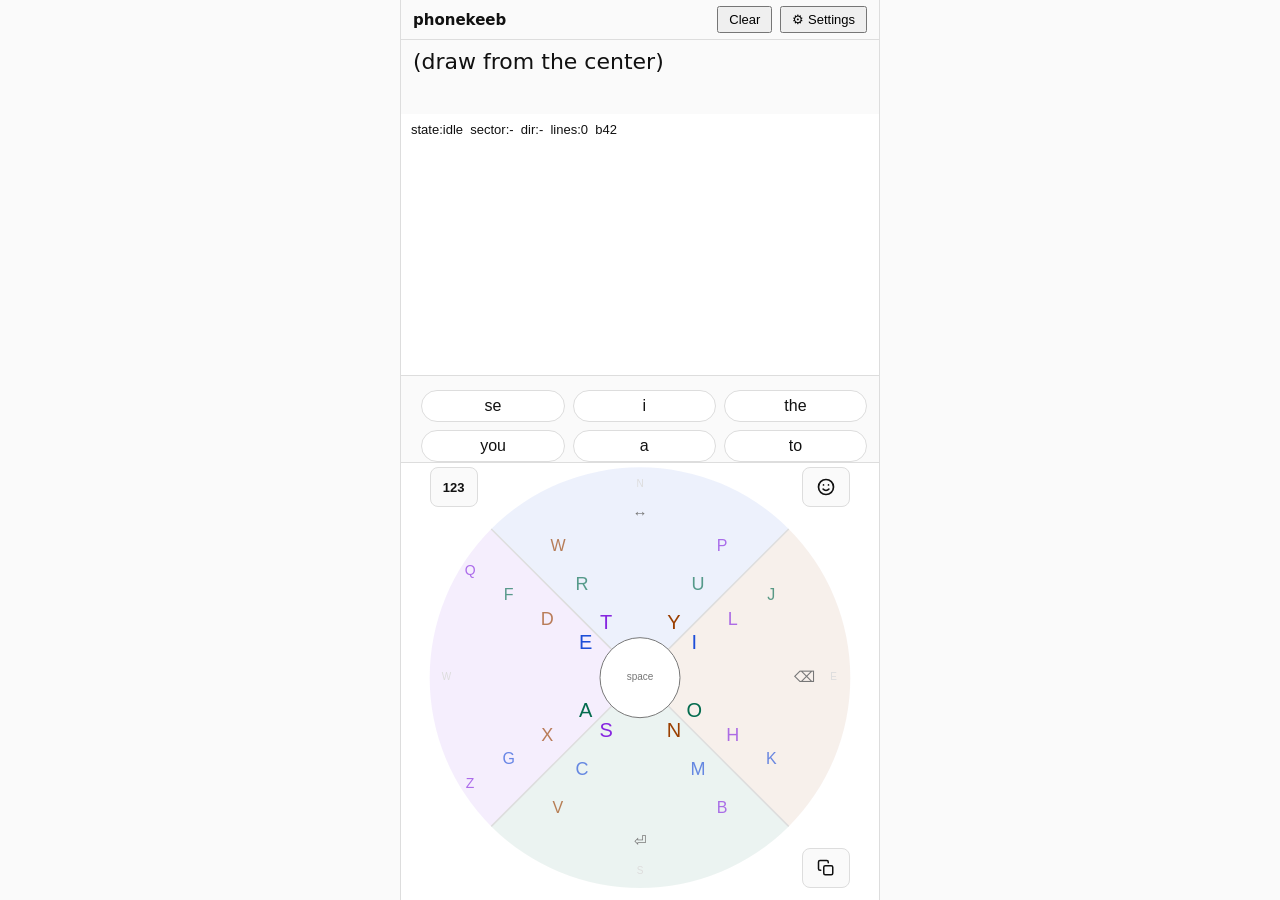
==== commit c112cd47: "The phone says 1.91 ms, so size is no longer the question Full run on an iPhone, iOS 18.7, four core" ====
--- a/index.html
+++ b/index.html
@@ -11,7 +11,7 @@
      sw.js caches one pinned build for offline use; freshness still
      comes from the ?v= pinning below (the worker fetches navigations
      network-first and never mixes two builds). -->
-<link rel="manifest" href="manifest.webmanifest?v=41" />
+<link rel="manifest" href="manifest.webmanifest?v=42" />
 <!-- JS keeps this meta in sync with the active theme's --bg. -->
 <meta name="theme-color" content="#fafafa" />
 <meta name="apple-mobile-web-app-capable" content="yes" />
@@ -24,7 +24,7 @@
      ?v= query and the import map below pin every asset to one build.
      Bump every ?v= in this file, in cards.html, and the BUILD constant
      in sw.js together on each push (grep "?v="). -->
-<link rel="stylesheet" href="style.css?v=41" />
+<link rel="stylesheet" href="style.css?v=42" />
 </head>
 <body>
 <header>
@@ -154,25 +154,25 @@
 <script type="importmap">
 {
   "imports": {
-    "./gesture-decoder.js": "./gesture-decoder.js?v=41",
-    "./layout.js": "./layout.js?v=41",
-    "./layouts.js": "./layouts.js?v=41",
-    "./themes.js": "./themes.js?v=41",
-    "./prediction.js": "./prediction.js?v=41",
-    "./words-en.js": "./words-en.js?v=41",
-    "./words-cs.js": "./words-cs.js?v=41",
-    "./bigrams-en.js": "./bigrams-en.js?v=41",
-    "./bigrams-cs.js": "./bigrams-cs.js?v=41",
-    "./trigrams-en.js": "./trigrams-en.js?v=41",
-    "./trigrams-cs.js": "./trigrams-cs.js?v=41",
-    "./words-ext-en.js": "./words-ext-en.js?v=41",
-    "./words-ext-cs.js": "./words-ext-cs.js?v=41",
-    "./emoji-picker.js": "./emoji-picker.js?v=41",
-    "./emoji-data.js": "./emoji-data.js?v=41",
-    "./symbols-pad.js": "./symbols-pad.js?v=41"
+    "./gesture-decoder.js": "./gesture-decoder.js?v=42",
+    "./layout.js": "./layout.js?v=42",
+    "./layouts.js": "./layouts.js?v=42",
+    "./themes.js": "./themes.js?v=42",
+    "./prediction.js": "./prediction.js?v=42",
+    "./words-en.js": "./words-en.js?v=42",
+    "./words-cs.js": "./words-cs.js?v=42",
+    "./bigrams-en.js": "./bigrams-en.js?v=42",
+    "./bigrams-cs.js": "./bigrams-cs.js?v=42",
+    "./trigrams-en.js": "./trigrams-en.js?v=42",
+    "./trigrams-cs.js": "./trigrams-cs.js?v=42",
+    "./words-ext-en.js": "./words-ext-en.js?v=42",
+    "./words-ext-cs.js": "./words-ext-cs.js?v=42",
+    "./emoji-picker.js": "./emoji-picker.js?v=42",
+    "./emoji-data.js": "./emoji-data.js?v=42",
+    "./symbols-pad.js": "./symbols-pad.js?v=42"
   }
 }
 </script>
-<script type="module" src="main.js?v=41"></script>
+<script type="module" src="main.js?v=42"></script>
 </body>
 </html>
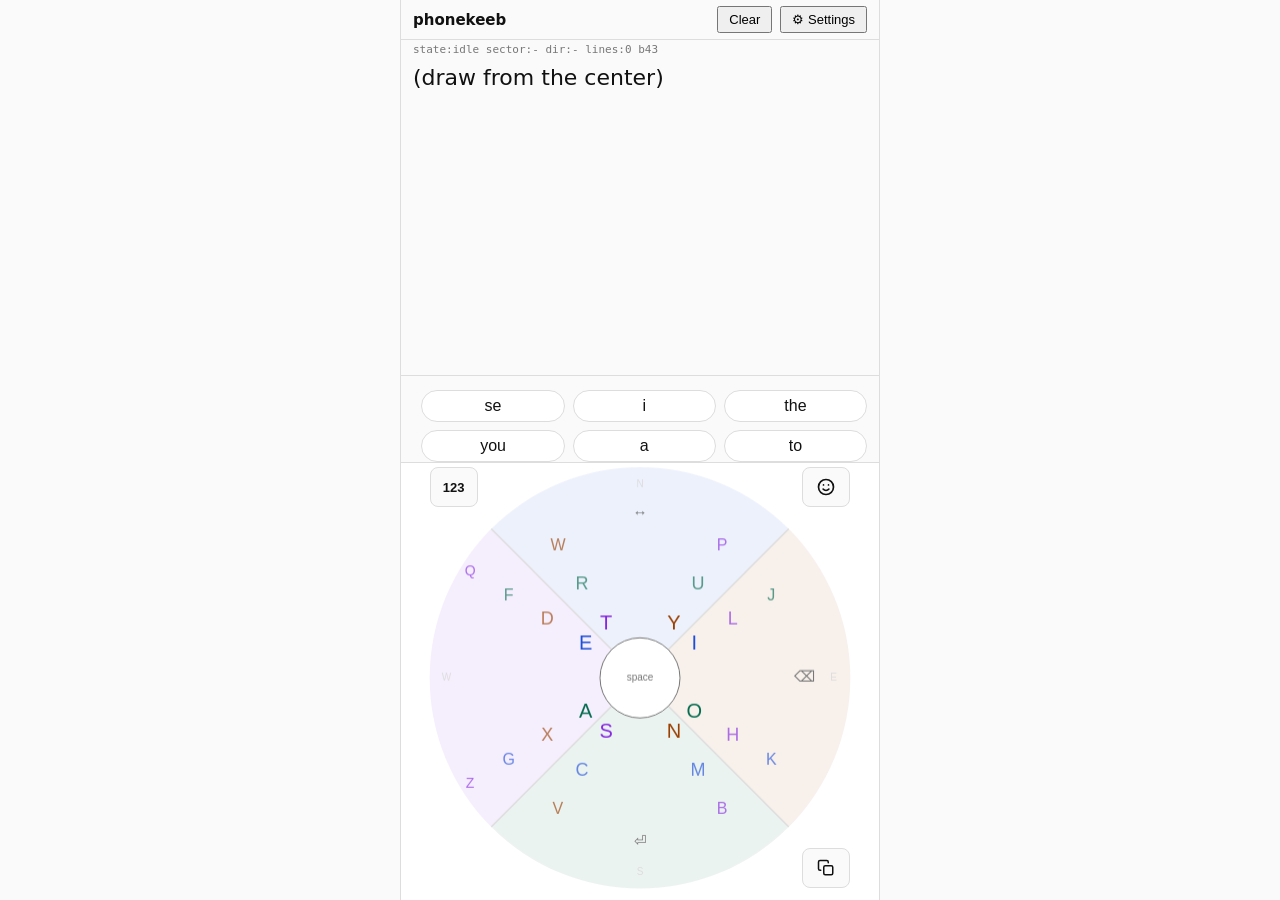
==== commit 73b629a5: "The empty band above the wheel goes to the typed text The screen had it backwards: the canvas took e" ====
--- a/index.html
+++ b/index.html
@@ -11,7 +11,7 @@
      sw.js caches one pinned build for offline use; freshness still
      comes from the ?v= pinning below (the worker fetches navigations
      network-first and never mixes two builds). -->
-<link rel="manifest" href="manifest.webmanifest?v=42" />
+<link rel="manifest" href="manifest.webmanifest?v=43" />
 <!-- JS keeps this meta in sync with the active theme's --bg. -->
 <meta name="theme-color" content="#fafafa" />
 <meta name="apple-mobile-web-app-capable" content="yes" />
@@ -24,7 +24,7 @@
      ?v= query and the import map below pin every asset to one build.
      Bump every ?v= in this file, in cards.html, and the BUILD constant
      in sw.js together on each push (grep "?v="). -->
-<link rel="stylesheet" href="style.css?v=42" />
+<link rel="stylesheet" href="style.css?v=43" />
 </head>
 <body>
 <header>
@@ -105,9 +105,15 @@
   </div>
 </header>
 
-<!-- Phone-keyboard order: typed text on top, suggestion row under it,
-     canvas at the bottom of the screen where a phone keyboard sits. -->
+<!-- Phone-keyboard order, top to bottom: the debug HUD line, the typed
+     text, the suggestion row, then the canvas at the bottom of the
+     screen where a phone keyboard sits. The typed text takes all the
+     free height (user request 2026-08-31): it is what you read while
+     typing, so the spare space belongs to it and not to the empty band
+     above the wheel. The HUD is one fixed line at the top, out of the
+     way. -->
 <main>
+  <div id="hud" aria-hidden="true"></div>
   <div id="output" aria-live="polite"></div>
   <div id="suggestions"></div>
   <canvas id="stage"></canvas>
@@ -154,25 +160,25 @@
 <script type="importmap">
 {
   "imports": {
-    "./gesture-decoder.js": "./gesture-decoder.js?v=42",
-    "./layout.js": "./layout.js?v=42",
-    "./layouts.js": "./layouts.js?v=42",
-    "./themes.js": "./themes.js?v=42",
-    "./prediction.js": "./prediction.js?v=42",
-    "./words-en.js": "./words-en.js?v=42",
-    "./words-cs.js": "./words-cs.js?v=42",
-    "./bigrams-en.js": "./bigrams-en.js?v=42",
-    "./bigrams-cs.js": "./bigrams-cs.js?v=42",
-    "./trigrams-en.js": "./trigrams-en.js?v=42",
-    "./trigrams-cs.js": "./trigrams-cs.js?v=42",
-    "./words-ext-en.js": "./words-ext-en.js?v=42",
-    "./words-ext-cs.js": "./words-ext-cs.js?v=42",
-    "./emoji-picker.js": "./emoji-picker.js?v=42",
-    "./emoji-data.js": "./emoji-data.js?v=42",
-    "./symbols-pad.js": "./symbols-pad.js?v=42"
+    "./gesture-decoder.js": "./gesture-decoder.js?v=43",
+    "./layout.js": "./layout.js?v=43",
+    "./layouts.js": "./layouts.js?v=43",
+    "./themes.js": "./themes.js?v=43",
+    "./prediction.js": "./prediction.js?v=43",
+    "./words-en.js": "./words-en.js?v=43",
+    "./words-cs.js": "./words-cs.js?v=43",
+    "./bigrams-en.js": "./bigrams-en.js?v=43",
+    "./bigrams-cs.js": "./bigrams-cs.js?v=43",
+    "./trigrams-en.js": "./trigrams-en.js?v=43",
+    "./trigrams-cs.js": "./trigrams-cs.js?v=43",
+    "./words-ext-en.js": "./words-ext-en.js?v=43",
+    "./words-ext-cs.js": "./words-ext-cs.js?v=43",
+    "./emoji-picker.js": "./emoji-picker.js?v=43",
+    "./emoji-data.js": "./emoji-data.js?v=43",
+    "./symbols-pad.js": "./symbols-pad.js?v=43"
   }
 }
 </script>
-<script type="module" src="main.js?v=42"></script>
+<script type="module" src="main.js?v=43"></script>
 </body>
 </html>
--- a/style.css
+++ b/style.css
@@ -37,10 +37,11 @@
 }
 
 :root {
-  /* Height of the typed-text box. The canvas starts right below it, so
-     the emoji button and the emoji picker measure their top edge from
-     this number too. Not a theme variable: it survives the inline
-     theme variables main.js writes on the same element. */
+  /* Smallest the typed-text box may get. It normally takes all the free
+     height between the HUD line and the canvas; this floor is what it
+     keeps when the settings panel is open on a short screen. Not a theme
+     variable: it survives the inline theme variables main.js writes on
+     the same element. */
   --output-h: 74px;
 }
 
@@ -146,10 +147,42 @@
   min-height: 0;
   /* Anchor for the absolutely positioned #suggestions overlay. */
   position: relative;
+  /* Query container for --stage-h below, so the canvas height follows
+     the column width and not the viewport: in the desktop column the
+     page is 480 px wide inside a much wider window. */
+  container-type: inline-size;
+}
+
+/* The canvas is now the fixed part of the column and the text box is the
+   elastic one, so the height has to come from somewhere. It comes from
+   the width, which is what the wheel is sized from: main.js takes the
+   arm length as 0.44 * min(width, height) and parks the suggestion strip
+   88 px tall, 16 px above the wheel rim. 88cqw = the wheel's diameter,
+   +104 = the strip and its gap, which lands the strip's top edge exactly
+   on the canvas top edge. Keep in sync with resize() in main.js. */
+:root {
+  --stage-h: calc(88cqw + 104px);
+}
+
+/* Container query units need Safari 16 or later. The fallback has to be
+   an @supports override of the variable, not a second height line on the
+   canvas: a var() that fails at computed-value time falls back to the
+   property's initial value (auto), not to an earlier declaration, so a
+   plain pair of height lines would leave an old phone with a 150 px
+   canvas. This value only approximates the line above. */
+@supports not (height: 1cqw) {
+  :root {
+    --stage-h: 55vh;
+  }
 }
 
 #stage {
-  flex: 1;
+  /* Grow no, shrink yes: with the settings panel open on a short screen
+     the column runs out of room, and the canvas giving some back is
+     better than the page overflowing. main.js re-reads its real size on
+     every resize, so a shrunk canvas still draws a correct wheel. */
+  flex: 0 1 auto;
+  height: var(--stage-h);
   width: 100%;
   min-height: 0;
   touch-action: none;
@@ -160,18 +193,35 @@
   padding: 8px 12px;
   font-size: 22px;
   line-height: 1.3;
-  /* Fixed height: the canvas must not resize mid-gesture, which would
-     move the decoder's center under the finger. Two text lines; longer
-     text scrolls and main.js keeps the newest line in view. The height
-     is a variable because the emoji button and the emoji picker are
-     positioned from the canvas top edge, which is this box's bottom
-     edge; three copies of 74 would drift apart. */
-  height: var(--output-h);
+  /* Takes the free height of the column (user request 2026-08-31). Its
+     own box stays put while you type, because it scrolls: growing text
+     must never resize the canvas mid-gesture, which would move the
+     decoder's center under the finger. main.js keeps the caret in view.
+     The floor keeps two lines readable when the settings panel is
+     open. */
+  flex: 1;
+  min-height: var(--output-h);
   overflow-y: auto;
   background: var(--bg);
   word-break: break-word;
   /* enter taps insert real newlines; keep them visible */
   white-space: pre-wrap;
+}
+
+/* The decoder state line. It was drawn on the canvas, in the band the
+   typed text now owns; one fixed line at the top of the column costs
+   nothing and leaves the space below it to the text. Monospace and
+   nowrap so a changing state cannot reflow or resize anything under
+   it. `b42` is the loaded build number. */
+#hud {
+  height: 16px;
+  padding: 2px 12px 0;
+  font-family: ui-monospace, SFMono-Regular, Menlo, monospace;
+  font-size: 11px;
+  line-height: 16px;
+  color: var(--muted);
+  white-space: nowrap;
+  overflow: hidden;
 }
 
 /* The caret is our own element, not a browser caret: #output is a div,
@@ -347,14 +397,15 @@
    would resize it to zero and drag the decoder's center through a
    resize cycle; an overlay leaves the wheel untouched underneath and
    swallows every pointer event on its own.
-   It starts at the canvas top edge, so the canvas (which still draws
-   its HUD line) is hidden completely. Only one panel is ever open. */
+   It is the canvas box: same bottom edge, same height, so the wheel and
+   the suggestion strip are covered and the typed text above stays
+   readable while you pick an emoji. Only one panel is ever open. */
 .pad-panel {
   position: absolute;
   left: 0;
   right: 0;
   bottom: 0;
-  top: var(--output-h);
+  height: var(--stage-h);
   z-index: 3;
   display: flex;
   flex-direction: column;
